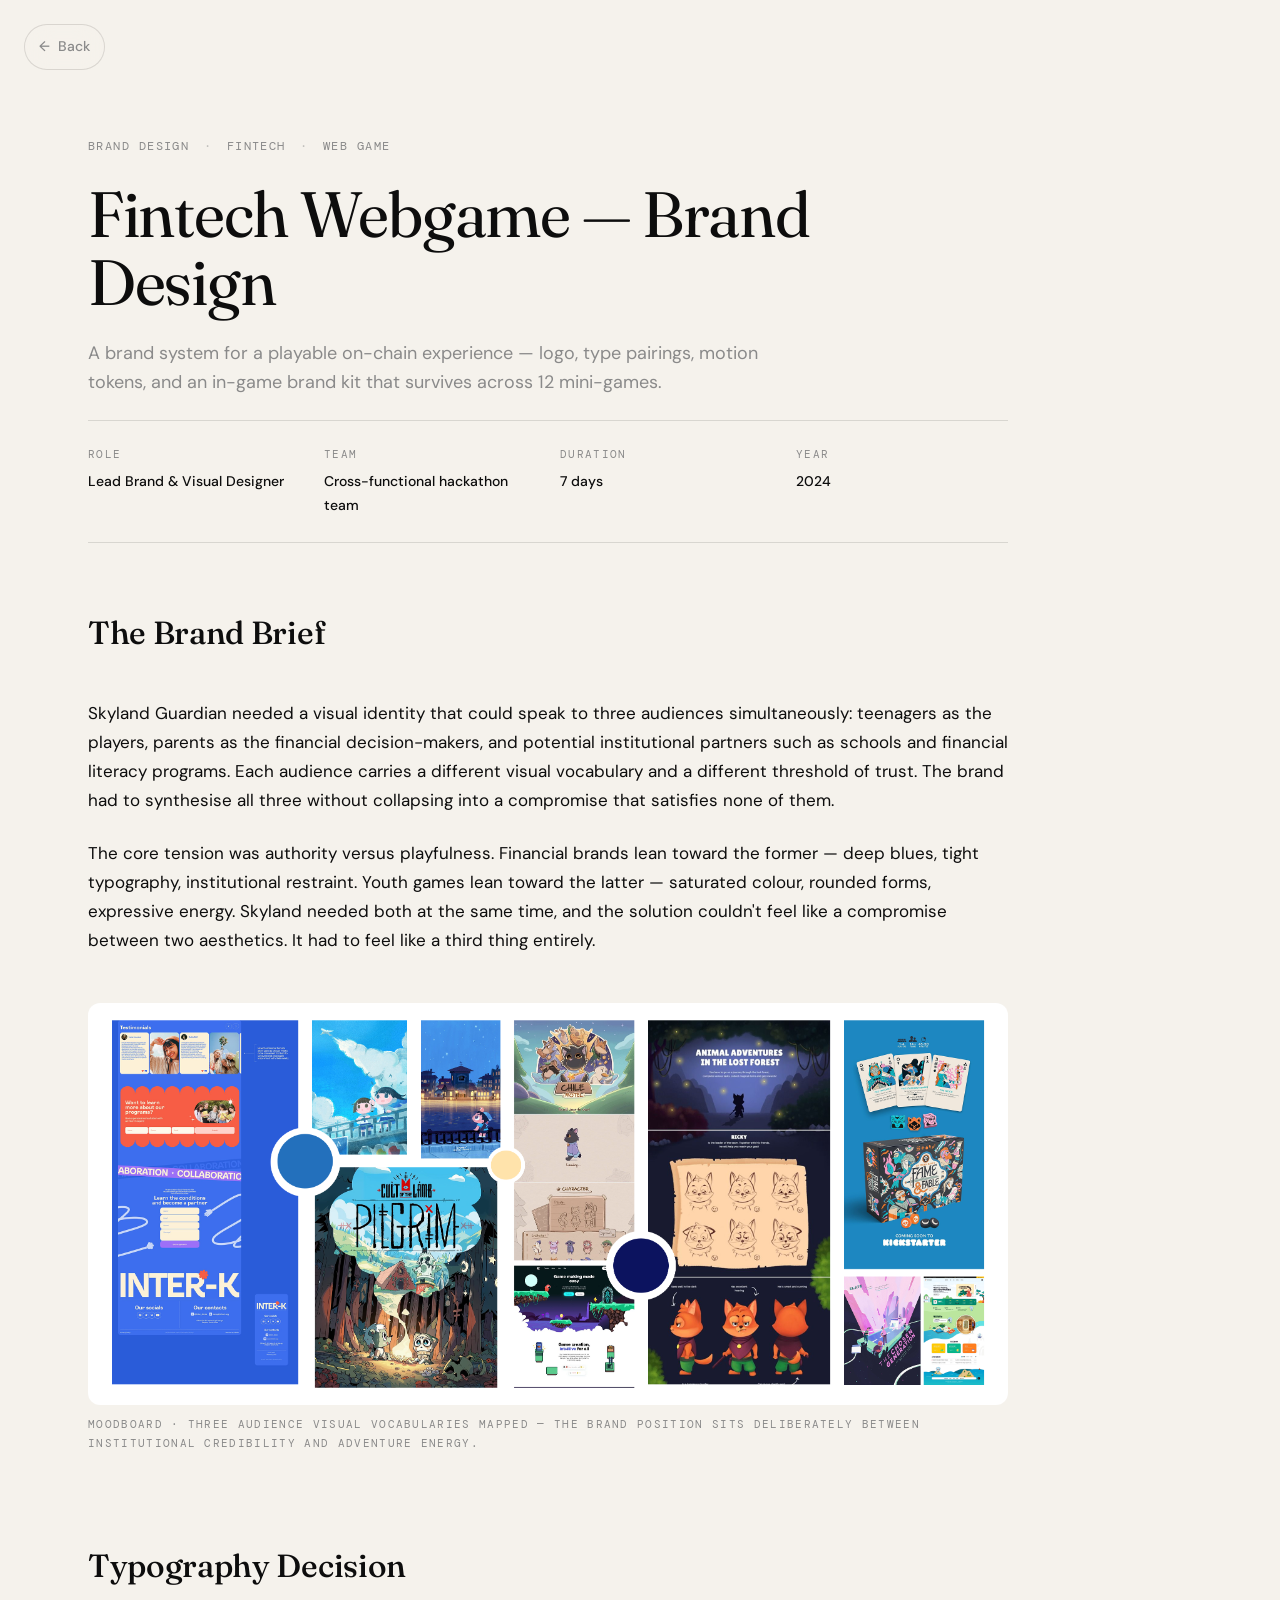
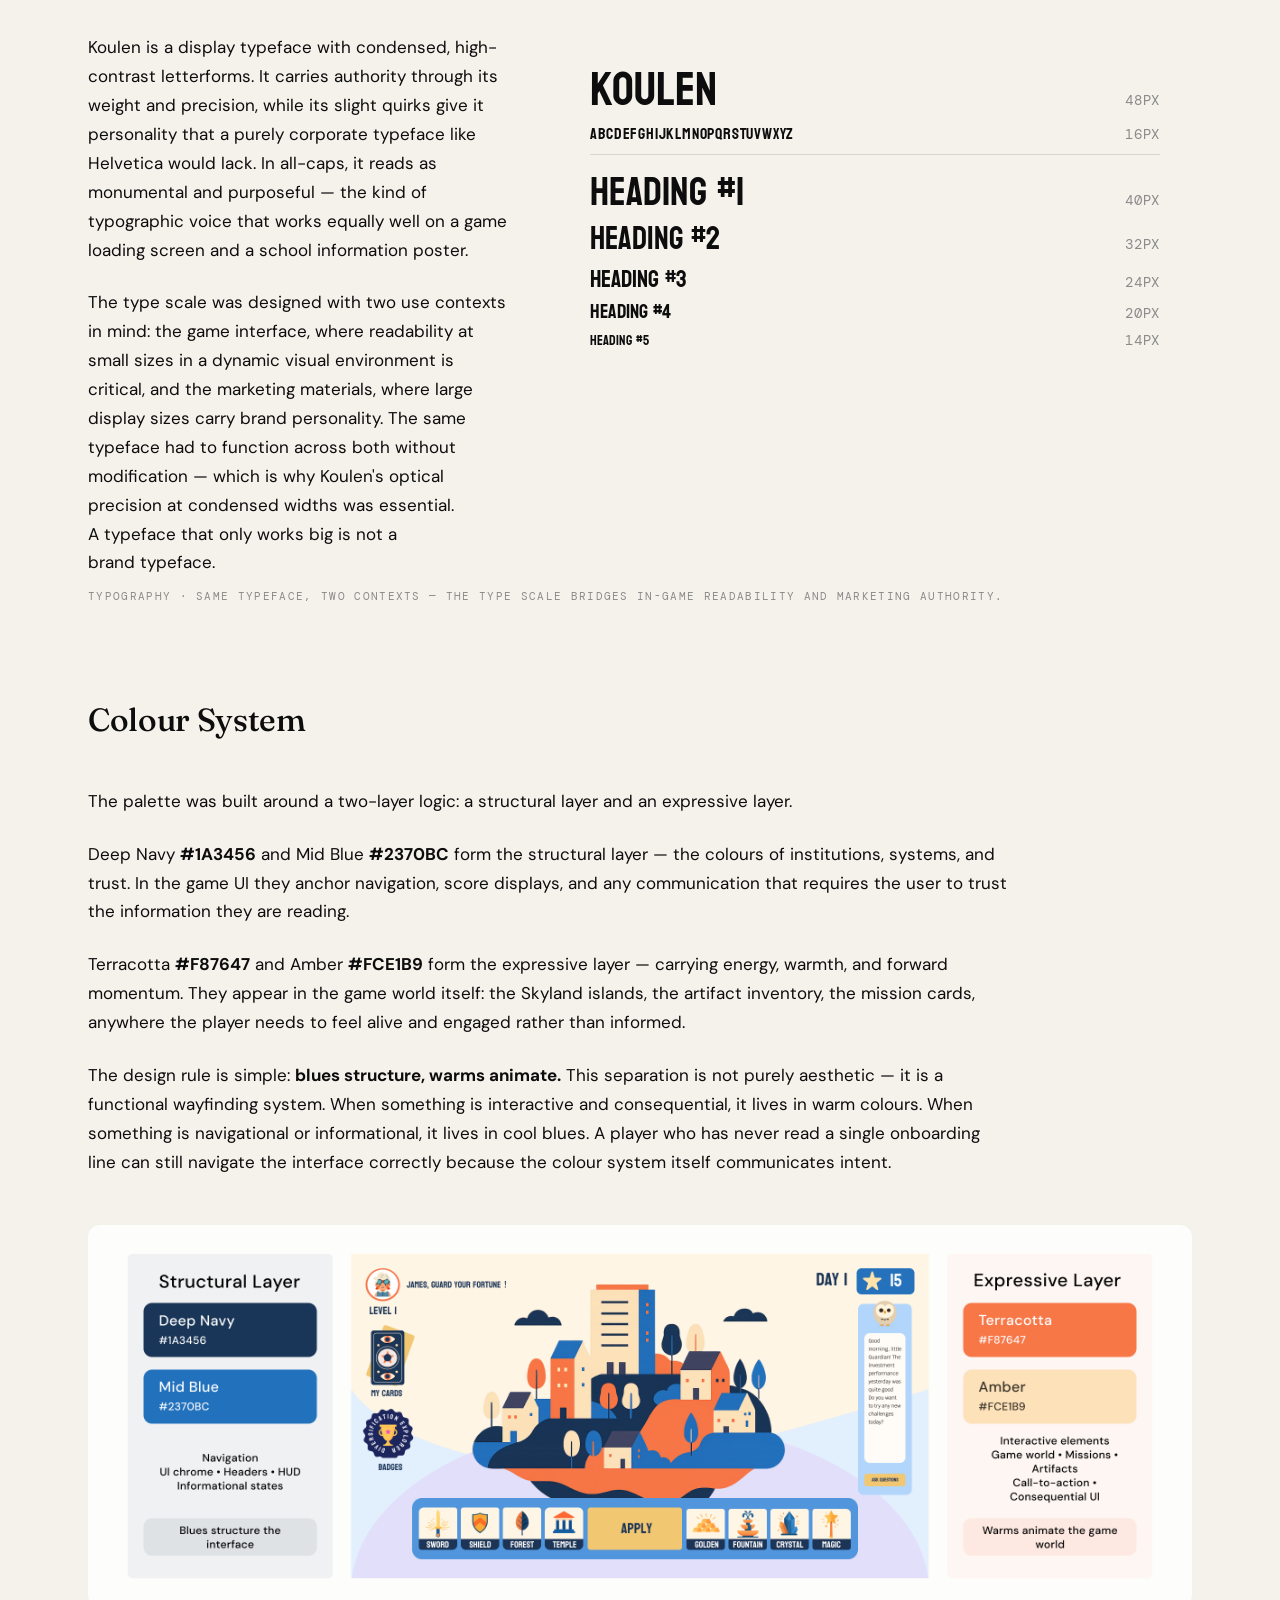
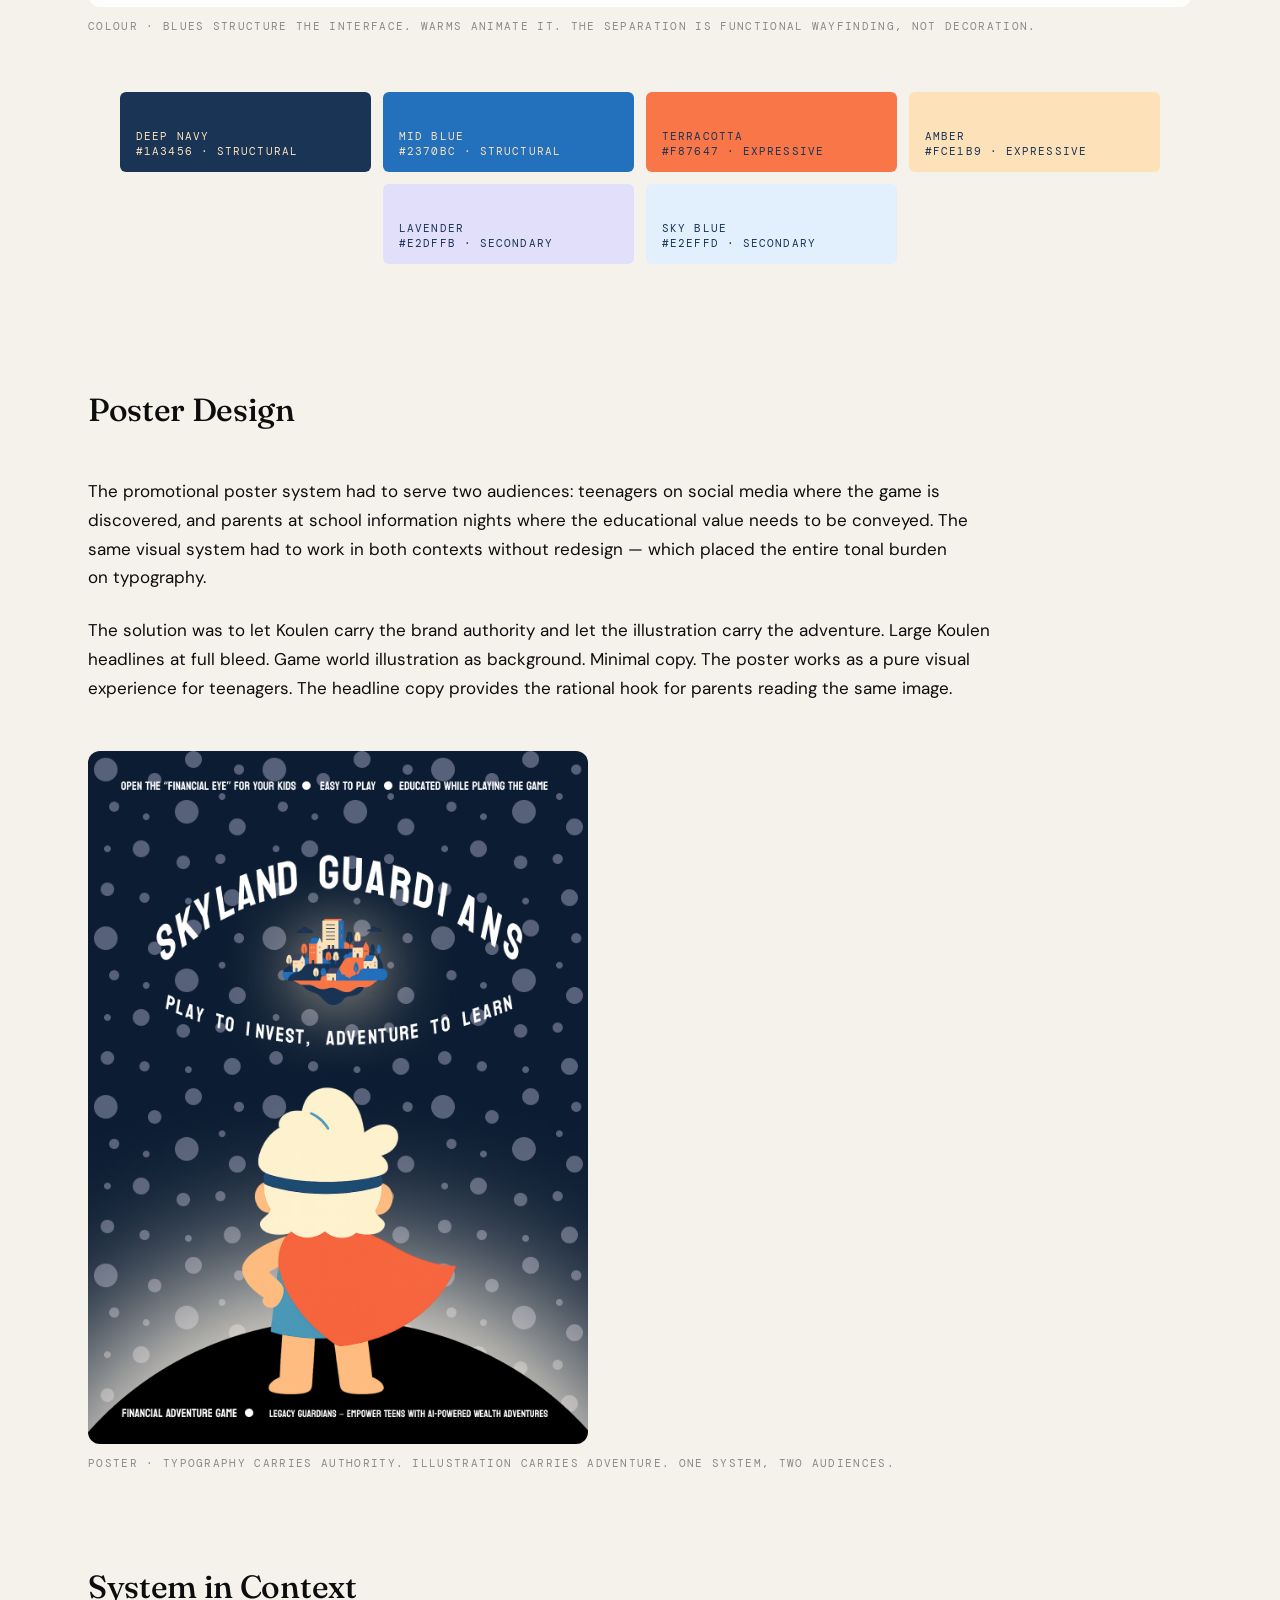
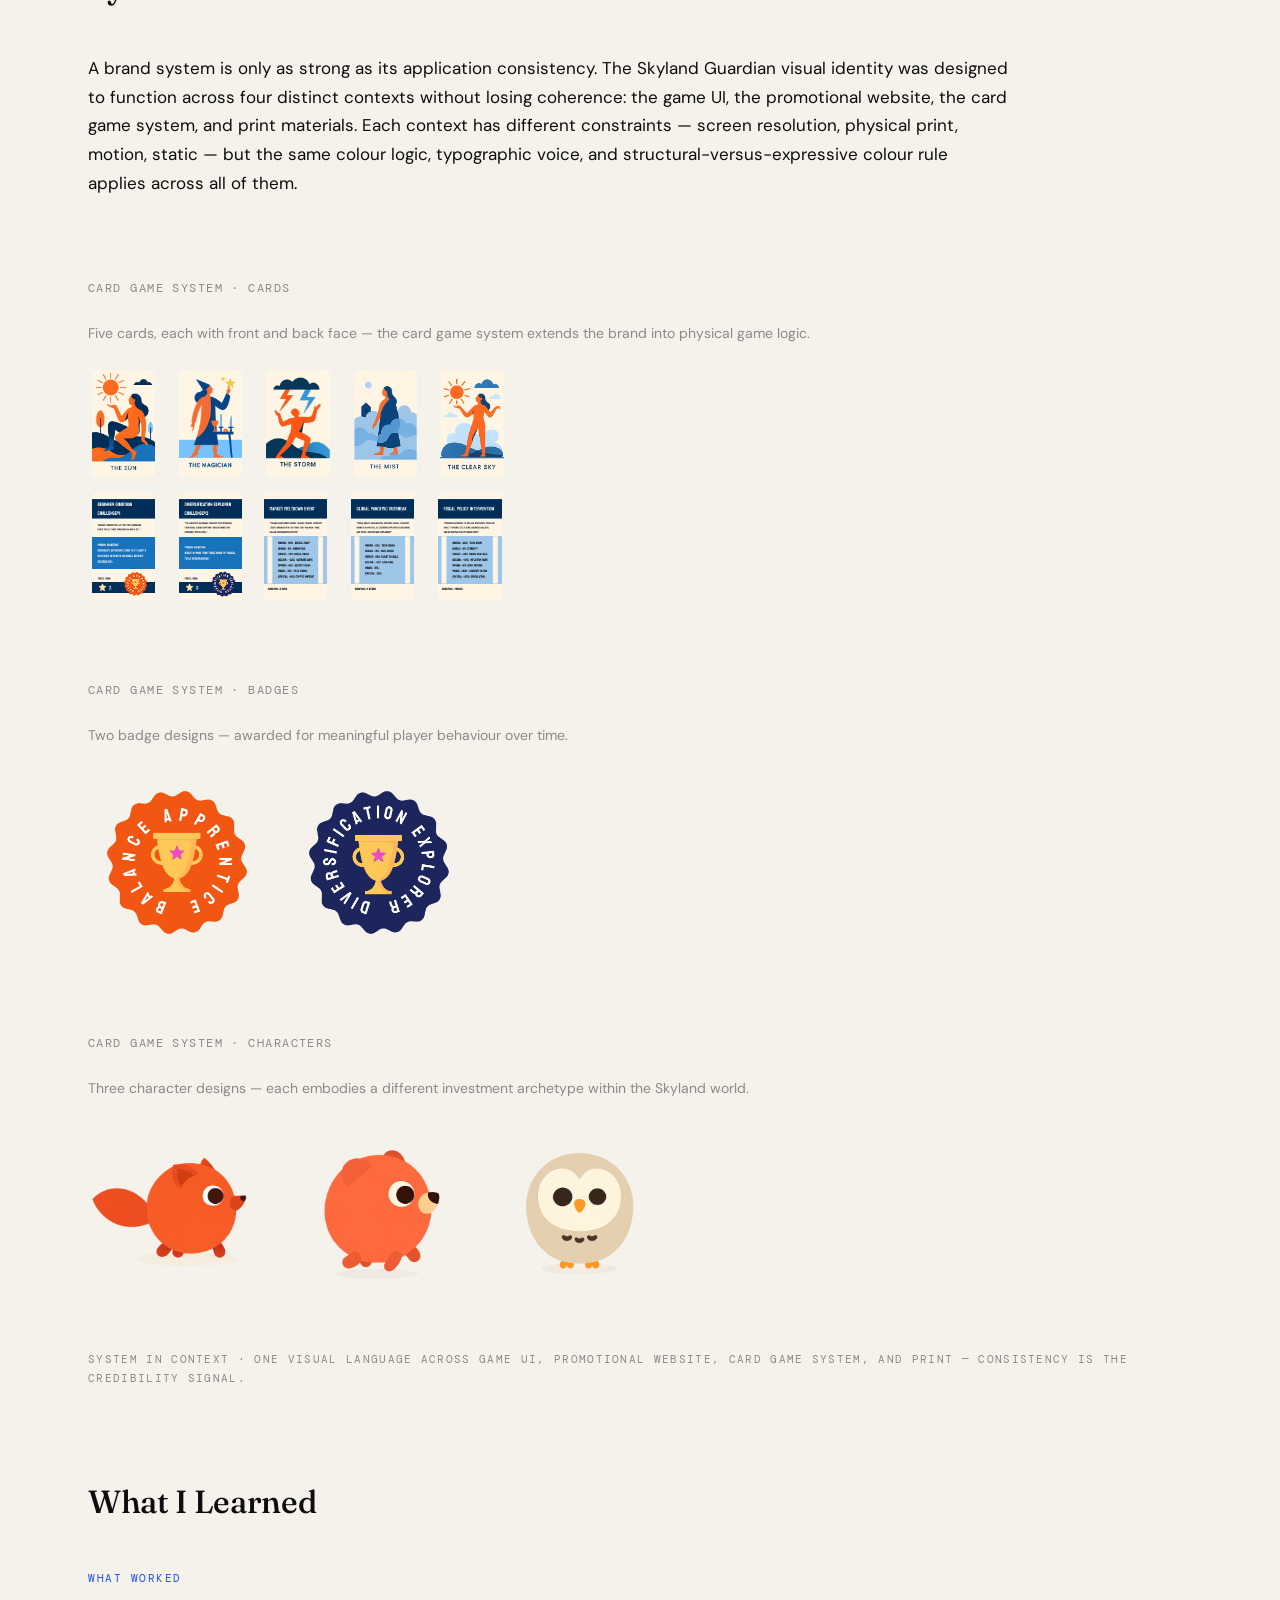
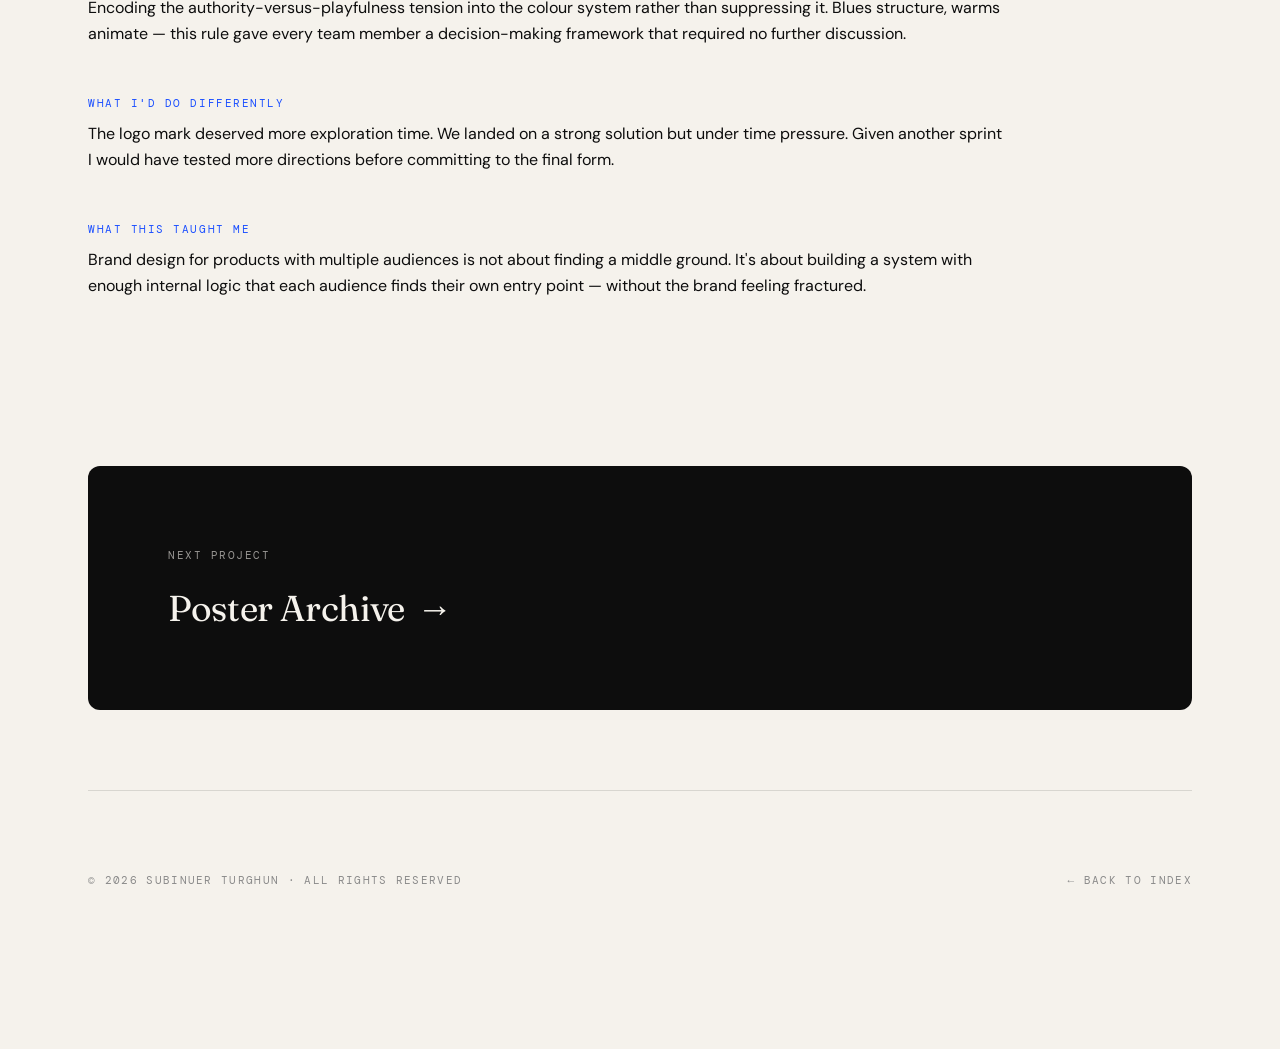
==== fintech.html @ e39a6096 "add all project files" ====
<!DOCTYPE html>
<html lang="en">
<head>
<meta charset="UTF-8" />
<meta name="viewport" content="width=device-width, initial-scale=1.0" />
<title>Fintech Webgame — Brand Design · Case Study · Subinuer</title>

<link rel="preconnect" href="https://fonts.googleapis.com" />
<link rel="preconnect" href="https://fonts.gstatic.com" crossorigin />
<link href="https://fonts.googleapis.com/css2?family=Fraunces:ital,opsz,wght@0,9..144,300..700;1,9..144,300..400&family=DM+Sans:wght@400;500;700&family=DM+Mono:wght@400;500&family=Koulen&display=swap" rel="stylesheet" />

<link rel="stylesheet" href="styles/case-study.css" />

<style>
  /* =========================================================
     Page-specific components — typography spec + colour swatches
     ========================================================= */

  .typo-grid {
    background: var(--color-bg);
    border-radius: var(--radius-card);
    padding: 32px;
    display: flex;
    flex-direction: column;
    gap: 10px;
  }
  .typo-row {
    display: flex;
    justify-content: space-between;
    align-items: baseline;
    font-family: 'Koulen', system-ui, sans-serif;
    font-weight: 400;
    color: var(--color-text);
    text-transform: uppercase;
    line-height: 1.05;
  }
  .typo-row .spec {
    font-family: var(--font-mono);
    font-size: 14px;
    color: var(--color-secondary);
    letter-spacing: 0.05em;
    text-transform: uppercase;
  }
  .typo-row--display { font-size: 48px; }
  .typo-row--alphabet { font-size: 16px; letter-spacing: 0.05em; padding-bottom: 12px; border-bottom: 1px solid var(--color-border); }
  .typo-row--h1 { font-size: 40px; margin-top: 6px; }
  .typo-row--h2 { font-size: 32px; }
  .typo-row--h3 { font-size: 24px; }
  .typo-row--h4 { font-size: 20px; }
  .typo-row--h5 { font-size: 14px; }

  /* Two-column section helpers */
  .two-col {
    display: grid;
    grid-template-columns: 2fr 3fr;
    gap: var(--space-lg);
    align-items: start;
  }
  .two-col--equal { grid-template-columns: 1fr 1fr; }
  @media (max-width: 900px) {
    .two-col, .two-col--equal { grid-template-columns: 1fr; }
  }

  /* Colour swatch grid */
  .swatches {
    background: var(--color-bg);
    border-radius: var(--radius-card);
    padding: 32px;
    margin-top: var(--space-md);
  }
  .swatches__row {
    display: grid;
    grid-template-columns: repeat(4, 1fr);
    gap: 12px;
  }
  .swatches__row + .swatches__row {
    margin-top: 12px;
    grid-template-columns: 1fr 1fr 1fr 1fr;
    /* Lavender and Sky Blue sit on cols 2 & 3 of a 4-col grid */
  }
  .swatch {
    height: 80px;
    border-radius: 6px;
    padding: 14px 16px;
    display: flex;
    align-items: flex-end;
    font-family: var(--font-mono);
    font-size: 11px;
    letter-spacing: 0.1em;
    text-transform: uppercase;
    line-height: 1.3;
  }
  .swatch.empty {
    background: transparent;
    pointer-events: none;
  }

  /* Color blocks for the second row of swatches: only middle 2 occupied */
  .swatches__row--secondary { grid-template-columns: 1fr 1fr 1fr 1fr; }

  /* Card-game image grids unique to this page */
  .cards-2row { display: grid; grid-template-columns: repeat(5, 1fr); gap: var(--space-sm); margin-top: var(--space-md); max-width: 420px; }
  .cards-2row + .cards-2row { margin-top: var(--space-sm); }
  .cards-2row img { width: 100%; aspect-ratio: 2 / 3; object-fit: contain; display: block; border-radius: 8px; }
  @media (max-width: 900px) {
    .cards-2row { grid-template-columns: repeat(2, 1fr); }
  }
</style>
</head>

<body class="case-study">

<!-- Fixed back link -->
<a class="cs-back" href="Webfolio.html#work">
  <span class="arrow">←</span> Back
</a>

<main class="cs">

  <!-- HEADER -->
  <header class="cs__header">
    <div class="cs__tags">
      Brand Design <span class="sep">·</span>
      Fintech <span class="sep">·</span>
      Web Game
    </div>
    <h1 class="cs__title">Fintech Webgame — Brand Design</h1>
    <p class="cs__subtitle">
      A brand system for a playable on-chain experience — logo, type pairings,
      motion tokens, and an in-game brand kit that survives across 12 mini-games.
    </p>

    <div class="cs__meta" style="grid-template-columns: repeat(4, 1fr);">
      <div class="cs__meta-cell">
        <span class="lbl">Role</span>
        <span class="val">Lead Brand &amp; Visual Designer</span>
      </div>
      <div class="cs__meta-cell">
        <span class="lbl">Team</span>
        <span class="val">Cross-functional hackathon team</span>
      </div>
      <div class="cs__meta-cell">
        <span class="lbl">Duration</span>
        <span class="val">7 days</span>
      </div>
      <div class="cs__meta-cell">
        <span class="lbl">Year</span>
        <span class="val">2024</span>
      </div>
    </div>
  </header>

  <!-- SECTION 1 — Brand Brief -->
  <section class="cs__section">
    <h2 class="cs__h2">The Brand Brief</h2>
    <p class="cs__p">
      Skyland Guardian needed a visual identity that could speak to three
      audiences simultaneously: teenagers as the players, parents as the
      financial decision-makers, and potential institutional partners such as
      schools and financial literacy programs. Each audience carries a
      different visual vocabulary and a different threshold of trust. The
      brand had to synthesise all three without collapsing into a compromise
      that satisfies none of them.
    </p>
    <p class="cs__p">
      The core tension was authority versus playfulness. Financial brands lean
      toward the former — deep blues, tight typography, institutional
      restraint. Youth games lean toward the latter — saturated colour,
      rounded forms, expressive energy. Skyland needed both at the same time,
      and the solution couldn't feel like a compromise between two
      aesthetics. It had to feel like a third thing entirely.
    </p>

    <img src="assets/moodboard.png" alt="Brand Moodboard" style="width: 100%; height: auto; display: block; border-radius: var(--radius-img); margin-top: var(--space-lg);" />
    <div class="cs__img-caption">Moodboard · Three audience visual vocabularies mapped — the brand position sits deliberately between institutional credibility and adventure energy.</div>
  </section>

  <!-- SECTION 2 — Typography Decision -->
  <section class="cs__section cs__section--wide">
    <h2 class="cs__h2">Typography Decision</h2>

    <div class="two-col">
      <div>
        <p class="cs__p">
          Koulen is a display typeface with condensed, high-contrast letterforms.
          It carries authority through its weight and precision, while its slight
          quirks give it personality that a purely corporate typeface like
          Helvetica would lack. In all-caps, it reads as monumental and
          purposeful — the kind of typographic voice that works equally well on
          a game loading screen and a school information poster.
        </p>
        <p class="cs__p">
          The type scale was designed with two use contexts in mind: the game
          interface, where readability at small sizes in a dynamic visual
          environment is critical, and the marketing materials, where large
          display sizes carry brand personality. The same typeface had to
          function across both without modification — which is why Koulen's
          optical precision at condensed widths was essential. A typeface that
          only works big is not a brand typeface.
        </p>
      </div>

      <!-- Koulen specimen -->
      <div class="typo-grid">
        <div class="typo-row typo-row--display">
          <span>KOULEN</span>
          <span class="spec">48px</span>
        </div>
        <div class="typo-row typo-row--alphabet">
          <span>ABCDEFGHIJKLMNOPQRSTUVWXYZ</span>
          <span class="spec">16px</span>
        </div>
        <div class="typo-row typo-row--h1">
          <span>HEADING #1</span>
          <span class="spec">40px</span>
        </div>
        <div class="typo-row typo-row--h2">
          <span>HEADING #2</span>
          <span class="spec">32px</span>
        </div>
        <div class="typo-row typo-row--h3">
          <span>HEADING #3</span>
          <span class="spec">24px</span>
        </div>
        <div class="typo-row typo-row--h4">
          <span>HEADING #4</span>
          <span class="spec">20px</span>
        </div>
        <div class="typo-row typo-row--h5">
          <span>HEADING #5</span>
          <span class="spec">14px</span>
        </div>
      </div>
    </div>
    <div class="cs__img-caption">Typography · Same typeface, two contexts — the type scale bridges in-game readability and marketing authority.</div>
  </section>

  <!-- SECTION 3 — Colour System -->
  <section class="cs__section cs__section--wide">
    <h2 class="cs__h2">Colour System</h2>

    <p class="cs__p" style="max-width: 920px;">
      The palette was built around a two-layer logic: a structural layer and an
      expressive layer.
    </p>
    <p class="cs__p" style="max-width: 920px;">
      Deep Navy <strong>#1A3456</strong> and Mid Blue <strong>#2370BC</strong>
      form the structural layer — the colours of institutions, systems, and
      trust. In the game UI they anchor navigation, score displays, and any
      communication that requires the user to trust the information they are
      reading.
    </p>
    <p class="cs__p" style="max-width: 920px;">
      Terracotta <strong>#F87647</strong> and Amber <strong>#FCE1B9</strong>
      form the expressive layer — carrying energy, warmth, and forward
      momentum. They appear in the game world itself: the Skyland islands, the
      artifact inventory, the mission cards, anywhere the player needs to feel
      alive and engaged rather than informed.
    </p>
    <p class="cs__p" style="max-width: 920px;">
      The design rule is simple: <strong>blues structure, warms animate.</strong>
      This separation is not purely aesthetic — it is a functional wayfinding
      system. When something is interactive and consequential, it lives in warm
      colours. When something is navigational or informational, it lives in
      cool blues. A player who has never read a single onboarding line can
      still navigate the interface correctly because the colour system itself
      communicates intent.
    </p>

    <img src="assets/Colour · Blues structure the interface. Warms animate it. The separation is functional wayfinding, not decoration..png" alt="Colour System" style="width: 100%; height: auto; display: block; border-radius: var(--radius-img); margin-top: var(--space-lg);" />
    <div class="cs__img-caption">Colour · Blues structure the interface. Warms animate it. The separation is functional wayfinding, not decoration.</div>

    <!-- Swatch grid -->
    <div class="swatches">
      <div class="swatches__row">
        <div class="swatch" style="background:#1A3456; color:#FCE1B9;">Deep Navy<br />#1A3456 · Structural</div>
        <div class="swatch" style="background:#2370BC; color:#FCE1B9;">Mid Blue<br />#2370BC · Structural</div>
        <div class="swatch" style="background:#F87647; color:#1A3456;">Terracotta<br />#F87647 · Expressive</div>
        <div class="swatch" style="background:#FCE1B9; color:#1A3456;">Amber<br />#FCE1B9 · Expressive</div>
      </div>
      <div class="swatches__row swatches__row--secondary">
        <div class="swatch empty"></div>
        <div class="swatch" style="background:#E2DFFB; color:#1A3456;">Lavender<br />#E2DFFB · Secondary</div>
        <div class="swatch" style="background:#E2EFFD; color:#1A3456;">Sky Blue<br />#E2EFFD · Secondary</div>
        <div class="swatch empty"></div>
      </div>
    </div>
  </section>

  <!-- SECTION 5 — Poster Design -->
  <section class="cs__section cs__section--wide">
    <h2 class="cs__h2">Poster Design</h2>

    <p class="cs__p" style="max-width: 920px;">
      The promotional poster system had to serve two audiences: teenagers on
      social media where the game is discovered, and parents at school
      information nights where the educational value needs to be conveyed. The
      same visual system had to work in both contexts without redesign — which
      placed the entire tonal burden on typography.
    </p>
    <p class="cs__p" style="max-width: 920px;">
      The solution was to let Koulen carry the brand authority and let the
      illustration carry the adventure. Large Koulen headlines at full bleed.
      Game world illustration as background. Minimal copy. The poster works as
      a pure visual experience for teenagers. The headline copy provides the
      rational hook for parents reading the same image.
    </p>

    <img src="assets/fintech webgame poster design.png" alt="Fintech Webgame Poster Design" style="width: 100%; max-width: 500px; height: auto; display: block; border-radius: var(--radius-img); margin-top: var(--space-lg);" />
    <div class="cs__img-caption">Poster · Typography carries authority. Illustration carries adventure. One system, two audiences.</div>
  </section>

  <!-- SECTION 6 — System in Context -->
  <section class="cs__section cs__section--wide">
    <h2 class="cs__h2">System in Context</h2>
    <p class="cs__p" style="max-width: 920px;">
      A brand system is only as strong as its application consistency. The
      Skyland Guardian visual identity was designed to function across four
      distinct contexts without losing coherence: the game UI, the
      promotional website, the card game system, and print materials. Each
      context has different constraints — screen resolution, physical print,
      motion, static — but the same colour logic, typographic voice, and
      structural-versus-expressive colour rule applies across all of them.
    </p>

    <!-- Cards (front + back) -->
    <div class="cs__section-eyebrow" style="color: var(--color-secondary); margin-top: var(--space-xl);">
      Card Game System · Cards
    </div>
    <p style="font-size: 14px; color: var(--color-secondary); margin-bottom: var(--space-sm);">
      Five cards, each with front and back face — the card game system extends the brand into physical game logic.
    </p>
    <div class="cards-2row">
      <img src="assets/card 1 front.png" alt="Card 01 Front" />
      <img src="assets/card2 front.png" alt="Card 02 Front" />
      <img src="assets/card3 front.png" alt="Card 03 Front" />
      <img src="assets/card4 front.png" alt="Card 04 Front" />
      <img src="assets/card5 front.png" alt="Card 05 Front" />
    </div>
    <div class="cards-2row">
      <img src="assets/card01-back.png" alt="Card 01 Back" />
      <img src="assets/card02-back.png" alt="Card 02 Back" />
      <img src="assets/card03-back.png" alt="Card 03 Back" />
      <img src="assets/card04-back.png" alt="Card 04 Back" />
      <img src="assets/card05-back.png" alt="Card 05 Back" />
    </div>

    <!-- Badges -->
    <div class="cs__section-eyebrow" style="color: var(--color-secondary); margin-top: var(--space-xl);">
      Card Game System · Badges
    </div>
    <p style="font-size: 14px; color: var(--color-secondary); margin-bottom: var(--space-sm);">
      Two badge designs — awarded for meaningful player behaviour over time.
    </p>
    <div class="cs__img-grid cs__img-grid--2" style="max-width: 380px;">
      <img src="assets/badge 1.png" alt="Badge 01 · Diversification Master" style="width: 100%; height: auto; display: block; border-radius: var(--radius-img);" />
      <img src="assets/badge 2.png" alt="Badge 02 · Storm Survivor" style="width: 100%; height: auto; display: block; border-radius: var(--radius-img);" />
    </div>

    <!-- Characters -->
    <div class="cs__section-eyebrow" style="color: var(--color-secondary); margin-top: var(--space-xl);">
      Card Game System · Characters
    </div>
    <p style="font-size: 14px; color: var(--color-secondary); margin-bottom: var(--space-sm);">
      Three character designs — each embodies a different investment archetype within the Skyland world.
    </p>
    <div class="cs__img-grid cs__img-grid--3" style="max-width: 580px;">
      <img src="assets/character 1.png" alt="Character 01" style="width: 100%; height: auto; display: block; border-radius: var(--radius-img);" />
      <img src="assets/character2.png" alt="Character 02" style="width: 100%; height: auto; display: block; border-radius: var(--radius-img);" />
      <img src="assets/character 3.png" alt="Character 03" style="width: 100%; height: auto; display: block; border-radius: var(--radius-img);" />
    </div>

    <div class="cs__img-caption" style="margin-top: var(--space-lg);">
      System in Context · One visual language across game UI, promotional
      website, card game system, and print — consistency is the credibility signal.
    </div>
  </section>

  <!-- SECTION 7 — What I Learned -->
  <section class="cs__section">
    <h2 class="cs__h2">What I Learned</h2>
    <div class="cs__learn">
      <div class="cs__learn-item">
        <span class="lbl">What worked</span>
        <div class="body">
          Encoding the authority-versus-playfulness tension into the colour
          system rather than suppressing it. Blues structure, warms animate —
          this rule gave every team member a decision-making framework that
          required no further discussion.
        </div>
      </div>
      <div class="cs__learn-item">
        <span class="lbl">What I'd do differently</span>
        <div class="body">
          The logo mark deserved more exploration time. We landed on a strong
          solution but under time pressure. Given another sprint I would have
          tested more directions before committing to the final form.
        </div>
      </div>
      <div class="cs__learn-item">
        <span class="lbl">What this taught me</span>
        <div class="body">
          Brand design for products with multiple audiences is not about
          finding a middle ground. It's about building a system with enough
          internal logic that each audience finds their own entry point —
          without the brand feeling fractured.
        </div>
      </div>
    </div>
  </section>

  <!-- NEXT PROJECT -->
  <a class="cs__next" href="posters.html">
    <div class="eyebrow">Next project</div>
    <div class="title">Poster Archive <span class="arrow">→</span></div>
  </a>

  <!-- FOOTER -->
  <footer class="cs__footer">
    <span>© 2026 Subinuer Turghun · All rights reserved</span>
    <a href="Webfolio.html" style="color: inherit; text-decoration: none;">← Back to index</a>
  </footer>

</main>

</body>
</html>
---- styles/case-study.css ----
/* =================================================================
   CASE STUDY — vertical scroll layout
   Shared by onco.html, skyland.html, etc.
   Imports design tokens via :root from portfolio.css if loaded; otherwise
   redeclares the essentials here so case-study pages stand alone.
   ================================================================= */

:root {
  --color-bg:        #F5F2EC;
  --color-text:      #0D0D0D;
  --color-accent:    #1B4FFF;
  --color-secondary: #8A8A8A;
  --color-surface:   #EDEDEA;
  --color-surface-2: #D9D6CF;
  --color-border:    rgba(13, 13, 13, 0.12);
  --color-border-hover: rgba(13, 13, 13, 0.28);
  --color-inv-bg:    #0D0D0D;
  --color-inv-text:  #F5F2EC;

  --font-display: 'Fraunces', Georgia, serif;
  --font-body:    'DM Sans', Helvetica, sans-serif;
  --font-mono:    'DM Mono', 'Courier New', monospace;

  --space-xs:  8px;
  --space-sm:  16px;
  --space-md:  24px;
  --space-lg:  48px;
  --space-xl:  80px;
  --space-2xl: 120px;

  --radius-card: 8px;
  --radius-img:  12px;

  --ease-out-expo: cubic-bezier(0.16, 1, 0.32, 1);
  --duration-fast: 0.25s;
  --duration-base: 0.4s;
  --duration-slow: 0.6s;
}

* { box-sizing: border-box; margin: 0; padding: 0; }

html, body {
  background: var(--color-bg);
  color: var(--color-text);
  font-family: var(--font-body);
  font-size: 17px;
  line-height: 1.7;
  -webkit-font-smoothing: antialiased;
}
::selection { background: var(--color-accent); color: #fff; }

/* Slide-in-from-right when the case study opens. Triggered by a body
   class added on DOMContentLoaded (CSS-only fallback also works). */
body.case-study {
  animation: cs-slide-in 0.45s var(--ease-out-expo) both;
}
@keyframes cs-slide-in {
  from { transform: translateX(4%); opacity: 0; }
  to   { transform: translateX(0);   opacity: 1; }
}

/* ============================================================
   BACK LINK (fixed top-left)
   ============================================================ */
.cs-back {
  position: fixed;
  top: var(--space-md);
  left: var(--space-md);
  z-index: 60;
  display: inline-flex;
  align-items: center;
  gap: 8px;
  font-family: var(--font-body);
  font-size: 14px;
  font-weight: 500;
  color: var(--color-secondary);
  text-decoration: none;
  padding: 10px 14px;
  border-radius: 999px;
  background: rgba(245, 242, 236, 0.72);
  backdrop-filter: blur(14px) saturate(1.2);
  -webkit-backdrop-filter: blur(14px) saturate(1.2);
  border: 1px solid var(--color-border);
  transition: color var(--duration-fast) ease, border-color var(--duration-fast) ease;
}
.cs-back:hover { color: var(--color-text); border-color: var(--color-border-hover); }
.cs-back .arrow { transition: transform var(--duration-fast) var(--ease-out-expo); display: inline-block; }
.cs-back:hover .arrow { transform: translateX(-4px); }

/* ============================================================
   LAYOUT — narrow body track with full-bleed images
   ============================================================ */
.cs {
  max-width: 1200px;
  margin: 0 auto;
  padding: calc(var(--space-xl) + 32px) var(--space-lg) var(--space-xl);
}

/* HEADER */
.cs__header {
  padding: var(--space-md) 0 var(--space-md);
  max-width: 920px;
}
.cs__tags {
  font-family: var(--font-mono);
  font-size: 12px;
  letter-spacing: 0.12em;
  text-transform: uppercase;
  color: var(--color-secondary);
  margin-bottom: var(--space-md);
}
.cs__tags .sep { opacity: 0.5; margin: 0 6px; }
.cs__title {
  font-family: var(--font-display);
  font-optical-sizing: auto;
  font-weight: 400;
  font-size: clamp(40px, 5.2vw, 64px);
  line-height: 1.05;
  letter-spacing: -0.02em;
  margin-bottom: var(--space-md);
  text-wrap: pretty;
}
.cs__title em { font-style: italic; font-weight: 300; }
.cs__subtitle {
  font-family: var(--font-body);
  font-size: 18px;
  line-height: 1.6;
  color: var(--color-secondary);
  max-width: 720px;
  text-wrap: pretty;
}

/* META BAR */
.cs__meta {
  display: grid;
  grid-template-columns: repeat(5, 1fr);
  gap: var(--space-md);
  margin-top: var(--space-md);
  padding: var(--space-md) 0;
  border-top: 1px solid var(--color-border);
  border-bottom: 1px solid var(--color-border);
}
.cs__meta-cell {
  display: flex;
  flex-direction: column;
  gap: 6px;
}
.cs__meta-cell .lbl {
  font-family: var(--font-mono);
  font-size: 11px;
  letter-spacing: 0.12em;
  text-transform: uppercase;
  color: var(--color-secondary);
}
.cs__meta-cell .val {
  font-family: var(--font-body);
  font-size: 14px;
  font-weight: 500;
}

/* HERO IMAGE (16:9) */
.cs__hero-img {
  margin-top: var(--space-md);
  width: 100%;
  aspect-ratio: 16 / 9;
  background: var(--color-surface);
  border-radius: var(--radius-img);
  position: relative;
  overflow: hidden;
  display: flex; align-items: center; justify-content: center;
}
.cs__hero-img::before {
  content: '';
  position: absolute; inset: 0;
  background-image: repeating-linear-gradient(135deg, transparent 0, transparent 22px, rgba(13,13,13,0.025) 22px, rgba(13,13,13,0.025) 23px);
  pointer-events: none;
}
.cs__hero-img .label {
  font-family: var(--font-display);
  font-style: italic; font-weight: 300;
  font-size: 22px;
  color: var(--color-secondary);
  z-index: 1;
}

/* ============================================================
   SECTIONS
   ============================================================ */
.cs__section {
  padding: var(--space-lg) 0;
  max-width: 920px;
}
.cs__section--wide { max-width: 100%; }

.cs__section-eyebrow {
  font-family: var(--font-mono);
  font-size: 12px;
  letter-spacing: 0.12em;
  text-transform: uppercase;
  color: var(--color-accent);
  margin-bottom: var(--space-md);
}

.cs__h2 {
  font-family: var(--font-display);
  font-optical-sizing: auto;
  font-weight: 500;
  font-size: 32px;
  line-height: 1.15;
  letter-spacing: -0.01em;
  margin-bottom: var(--space-lg);
  text-wrap: pretty;
}
.cs__h2 em { font-style: italic; font-weight: 300; }

.cs__h3 {
  font-family: var(--font-display);
  font-weight: 500;
  font-size: 24px;
  line-height: 1.2;
  letter-spacing: -0.01em;
  margin-bottom: var(--space-sm);
}
.cs__h3 em { font-style: italic; font-weight: 300; }

.cs__p {
  font-size: 17px;
  line-height: 1.7;
  margin-bottom: var(--space-md);
  text-wrap: pretty;
}
.cs__p:last-child { margin-bottom: 0; }

/* PULL QUOTE */
.cs__quote {
  border-left: 2px solid var(--color-accent);
  padding: 8px 0 8px 24px;
  margin: var(--space-lg) 0;
  font-family: var(--font-display);
  font-style: italic;
  font-weight: 300;
  font-size: 22px;
  line-height: 1.4;
  color: var(--color-secondary);
  max-width: 760px;
}

/* DECISION / NOTE BLOCK (single) */
.cs__note {
  background: var(--color-surface);
  border-radius: var(--radius-card);
  padding: var(--space-md);
  margin: var(--space-md) 0;
}
.cs__note-label {
  font-family: var(--font-mono);
  font-size: 11px;
  letter-spacing: 0.14em;
  text-transform: uppercase;
  color: var(--color-accent);
  margin-bottom: var(--space-sm);
}
.cs__note-title {
  font-family: var(--font-display);
  font-weight: 500;
  font-size: 22px;
  line-height: 1.2;
  letter-spacing: -0.01em;
  margin-bottom: var(--space-xs);
}
.cs__note-title em { font-style: italic; font-weight: 300; }
.cs__note-body {
  font-size: 15px;
  line-height: 1.6;
  color: var(--color-text);
}

/* TWO-COLUMN DECISION GRID */
.cs__decisions {
  display: grid;
  grid-template-columns: 1fr 1fr;
  gap: var(--space-md);
  margin-top: var(--space-md);
}

/* THREE-COLUMN PROBLEM CARDS */
.cs__problems {
  display: grid;
  grid-template-columns: repeat(3, 1fr);
  gap: var(--space-md);
  margin-top: var(--space-md);
}

/* IMAGE PLACEHOLDERS */
.cs__img {
  background: var(--color-surface);
  border-radius: var(--radius-img);
  position: relative;
  overflow: hidden;
  display: flex; align-items: center; justify-content: center;
  aspect-ratio: 16 / 9;
}
.cs__img::before {
  content: '';
  position: absolute; inset: 0;
  background-image: repeating-linear-gradient(135deg, transparent 0, transparent 22px, rgba(13,13,13,0.025) 22px, rgba(13,13,13,0.025) 23px);
  pointer-events: none;
}
.cs__img .label {
  font-family: var(--font-display);
  font-style: italic; font-weight: 300;
  font-size: 18px;
  color: var(--color-secondary);
  z-index: 1;
  text-align: center;
  padding: 0 var(--space-md);
}
.cs__hero-img img,
.cs__img img {
  position: absolute;
  inset: 0;
  width: 100%;
  height: 100%;
  object-fit: cover;
  object-position: center top;
  z-index: 0;
}
.cs__img--portrait { aspect-ratio: 4 / 5; }
.cs__img--square   { aspect-ratio: 1 / 1; }
.cs__img--phone    { aspect-ratio: 9 / 16; }

/* Image grids */
.cs__img-grid {
  display: grid;
  gap: var(--space-md);
  margin-top: var(--space-md);
}
.cs__img-grid--2 { grid-template-columns: 1fr 1fr; }
.cs__img-grid--3 { grid-template-columns: 1fr 1fr 1fr; }
.cs__img-grid--4 { grid-template-columns: 1fr 1fr 1fr 1fr; }
.cs__img-grid--3-2 { grid-template-columns: 3fr 2fr; }

.cs__img-caption {
  margin-top: 10px;
  font-family: var(--font-mono);
  font-size: 11px;
  letter-spacing: 0.12em;
  text-transform: uppercase;
  color: var(--color-secondary);
}

/* Dashboard split grid (60/40 with stacked-right) */
.cs__dash-grid {
  display: grid;
  grid-template-columns: 3fr 2fr;
  gap: var(--space-md);
  margin-top: var(--space-md);
}
.cs__dash-grid .stack {
  display: grid;
  grid-template-rows: 1fr 1fr;
  gap: var(--space-md);
}

/* BUSINESS CONTEXT panel (highlighted) */
.cs__business {
  background: var(--color-surface);
  border-radius: var(--radius-img);
  padding: var(--space-lg);
  margin: var(--space-2xl) 0;
}
.cs__business .cs__h2 { margin-bottom: var(--space-md); }
.cs__business--bordered {
  background: transparent;
  border-left: 2px solid var(--color-accent);
  padding: 8px 0 8px var(--space-lg);
  border-radius: 0;
}

/* WHAT I LEARNED list */
.cs__learn {
  display: flex; flex-direction: column;
  gap: var(--space-lg);
  margin-top: var(--space-md);
}
.cs__learn-item .lbl {
  display: block;
  font-family: var(--font-mono);
  font-size: 11px;
  letter-spacing: 0.14em;
  text-transform: uppercase;
  color: var(--color-accent);
  margin-bottom: var(--space-xs);
}
.cs__learn-item .body {
  font-size: 16px;
  line-height: 1.6;
}

/* NEXT PROJECT CARD */
.cs__next {
  display: block;
  background: var(--color-inv-bg);
  color: var(--color-inv-text);
  border-radius: var(--radius-img);
  padding: var(--space-xl);
  text-decoration: none;
  margin-top: var(--space-2xl);
  transition: background var(--duration-fast) ease;
}
.cs__next:hover { background: #1a1a1a; }
.cs__next .eyebrow {
  font-family: var(--font-mono);
  font-size: 11px;
  letter-spacing: 0.14em;
  text-transform: uppercase;
  color: rgba(245,242,236,0.6);
  margin-bottom: var(--space-md);
}
.cs__next .title {
  font-family: var(--font-display);
  font-weight: 400;
  font-size: 36px;
  line-height: 1.1;
  letter-spacing: -0.01em;
  display: inline-flex;
  align-items: baseline;
  gap: 12px;
}
.cs__next .title .arrow { transition: transform var(--duration-fast) var(--ease-out-expo); display: inline-block; }
.cs__next:hover .title .arrow { transform: translateX(6px); }

/* FOOTER */
.cs__footer {
  padding: var(--space-xl) 0;
  border-top: 1px solid var(--color-border);
  font-family: var(--font-mono);
  font-size: 11px;
  letter-spacing: 0.12em;
  text-transform: uppercase;
  color: var(--color-secondary);
  display: flex;
  justify-content: space-between;
  align-items: center;
  margin-top: var(--space-xl);
}

/* ============================================================
   IA TREE (onco.html)
   ============================================================ */
.ia-tree-wrap {
  background: #0D0D0D;
  border-radius: var(--radius-img);
  padding: 48px 40px;
  margin-top: var(--space-md);
  overflow-x: auto;
}
.ia-tree-section { margin-bottom: 56px; }
.ia-tree-section:last-child { margin-bottom: 0; }
.ia-tree-header {
  display: flex;
  justify-content: space-between;
  align-items: baseline;
  margin-bottom: 28px;
}
.ia-tree-title {
  font-size: 18px;
  font-weight: 700;
  color: #fff;
  font-family: var(--font-body);
}
.ia-tree-note {
  font-size: 12px;
  font-family: var(--font-mono);
  color: rgba(255,255,255,0.4);
}
.ia-node {
  background: #7B6EF6;
  border-radius: 20px;
  padding: 7px 18px;
  font-size: 13px;
  font-weight: 500;
  color: #fff;
  white-space: nowrap;
  font-family: var(--font-body);
}
.ia-node--sm { font-size: 11px; padding: 5px 12px; }
.ia-col { display: flex; flex-direction: column; align-items: center; }
.ia-vline { width: 1px; height: 20px; background: rgba(255,255,255,0.25); flex-shrink: 0; }
.ia-children { display: flex; gap: 24px; justify-content: center; }
.ia-children--lg { gap: 64px; }
.ia-child {
  display: flex;
  flex-direction: column;
  align-items: center;
  position: relative;
  padding-top: 20px;
}
.ia-child::before {
  content: '';
  position: absolute;
  top: 0; left: 50%;
  transform: translateX(-50%);
  width: 1px; height: 20px;
  background: rgba(255,255,255,0.25);
}
.ia-child:not(:only-child)::after {
  content: '';
  position: absolute;
  top: 0;
  height: 1px;
  background: rgba(255,255,255,0.25);
}
.ia-child:first-child:not(:only-child)::after  { left: 50%;   right: -12px; }
.ia-child:last-child:not(:only-child)::after   { left: -12px; right: 50%; }
.ia-child:not(:first-child):not(:last-child)::after { left: -12px; right: -12px; }
.ia-children--lg > .ia-child:first-child:not(:only-child)::after  { left: 50%;   right: -32px; }
.ia-children--lg > .ia-child:last-child:not(:only-child)::after   { left: -32px; right: 50%; }
.ia-children--lg > .ia-child:not(:first-child):not(:last-child)::after { left: -32px; right: -32px; }

/* ============================================================
   RESPONSIVE
   ============================================================ */
@media (max-width: 900px) {
  .cs { padding: 80px var(--space-md); }
  .cs__header { padding: var(--space-xl) 0; }
  .cs__meta { grid-template-columns: 1fr 1fr; }
  .cs__decisions, .cs__problems { grid-template-columns: 1fr; }
  .cs__img-grid--2, .cs__img-grid--3, .cs__img-grid--4, .cs__img-grid--3-2 { grid-template-columns: 1fr; }
  .cs__dash-grid { grid-template-columns: 1fr; }
  .cs__dash-grid .stack { grid-template-rows: auto auto; }
}
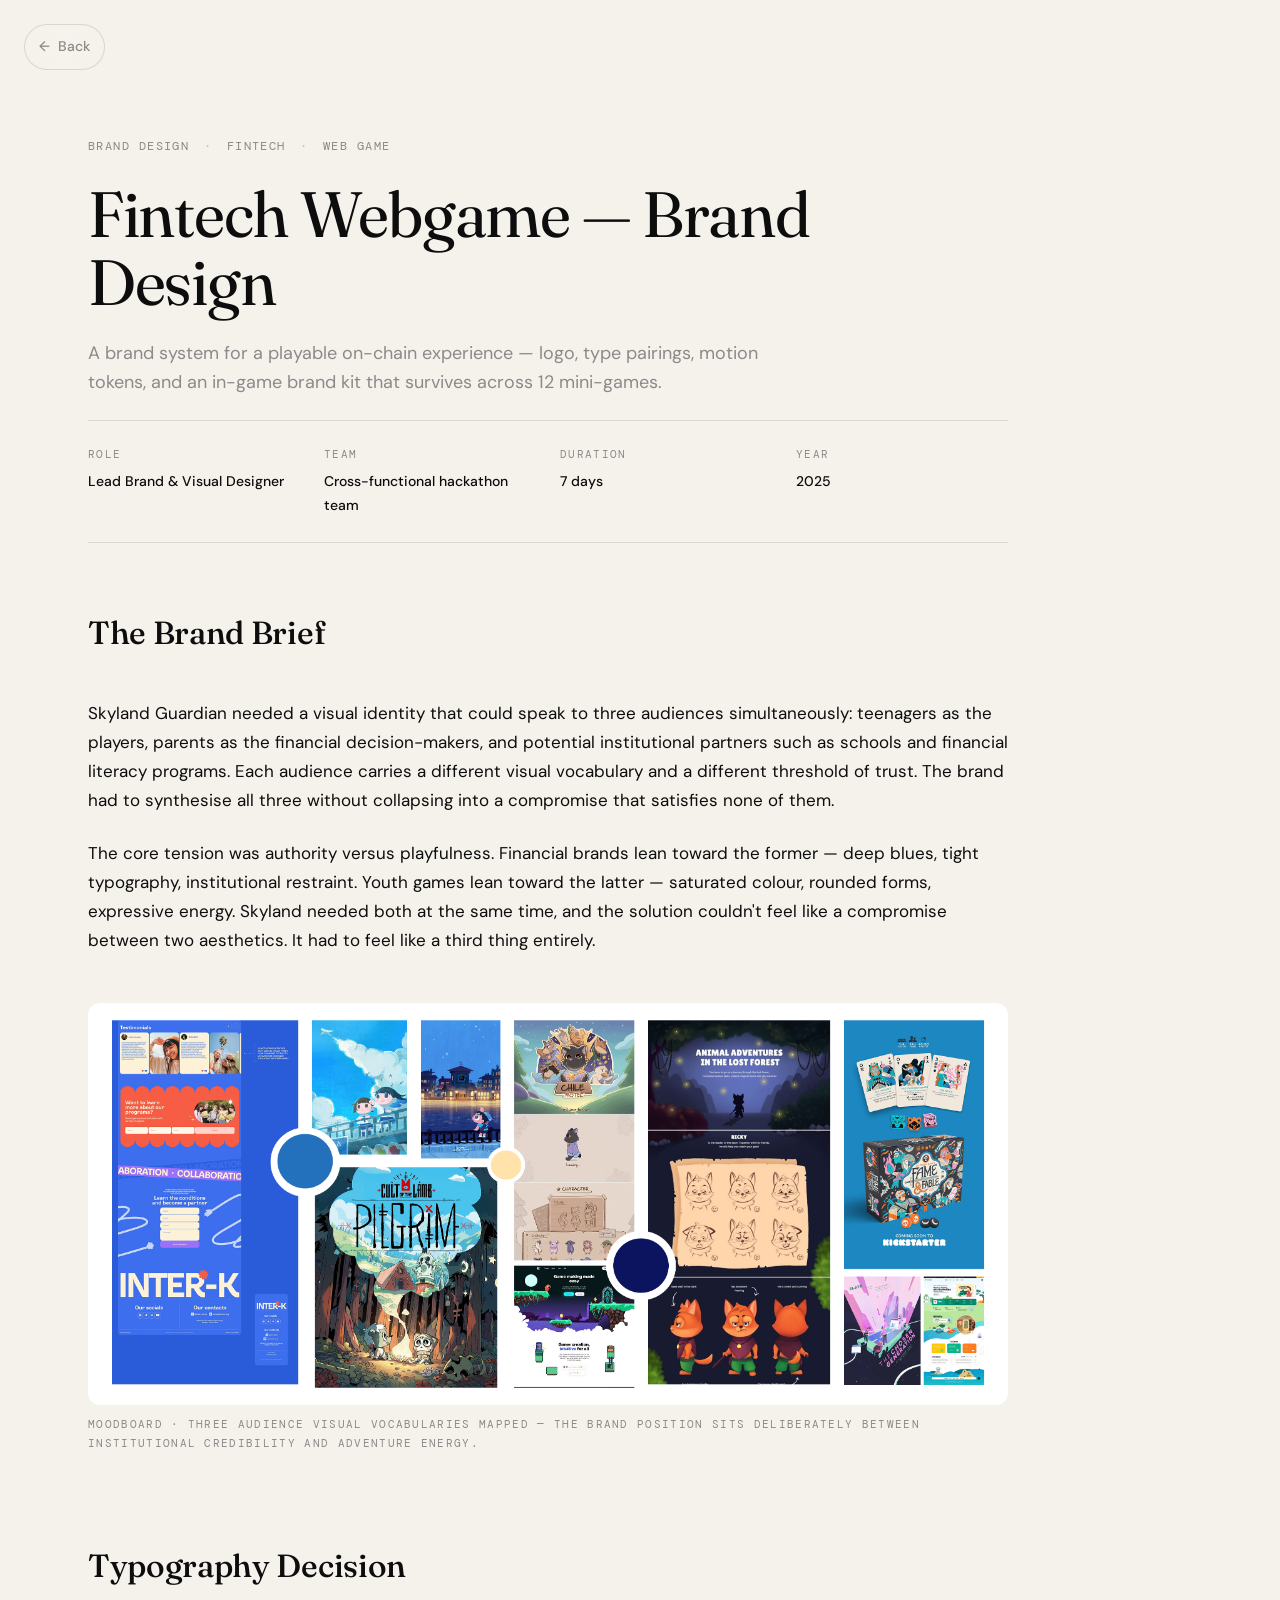
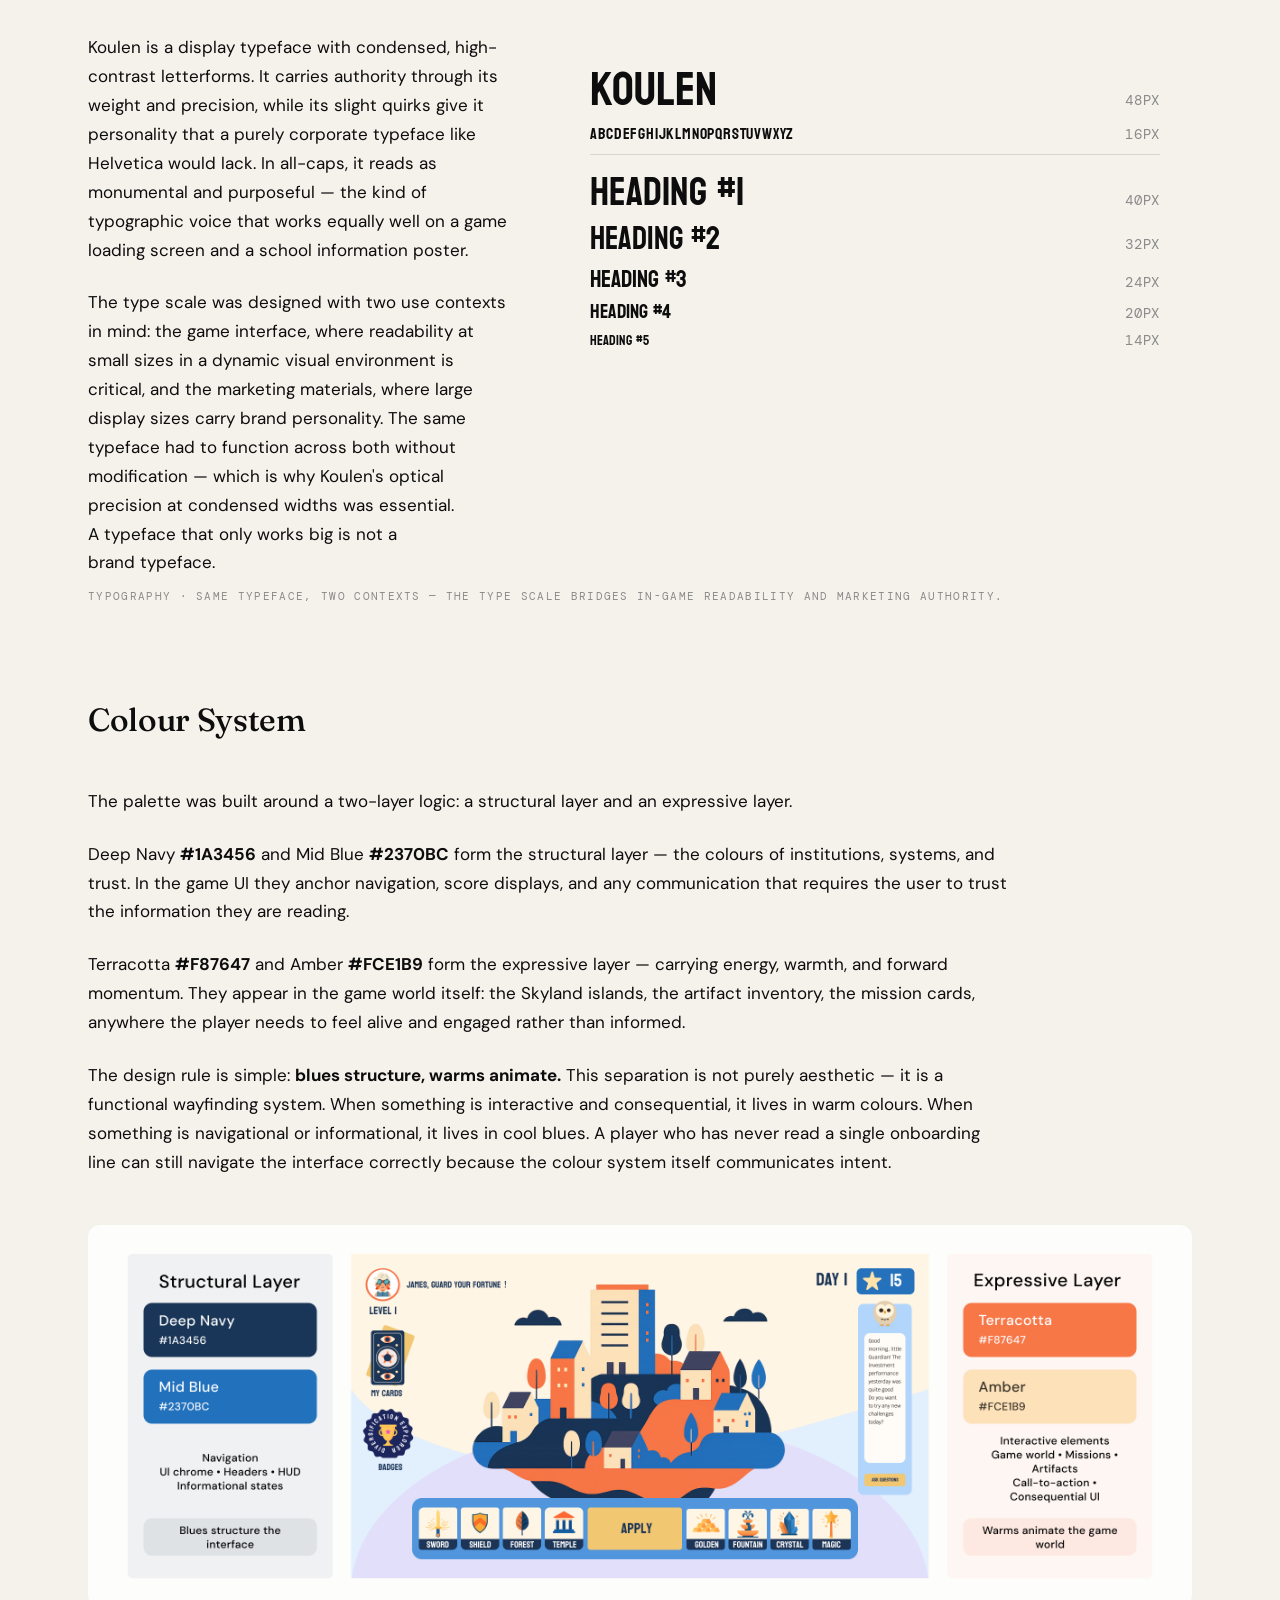
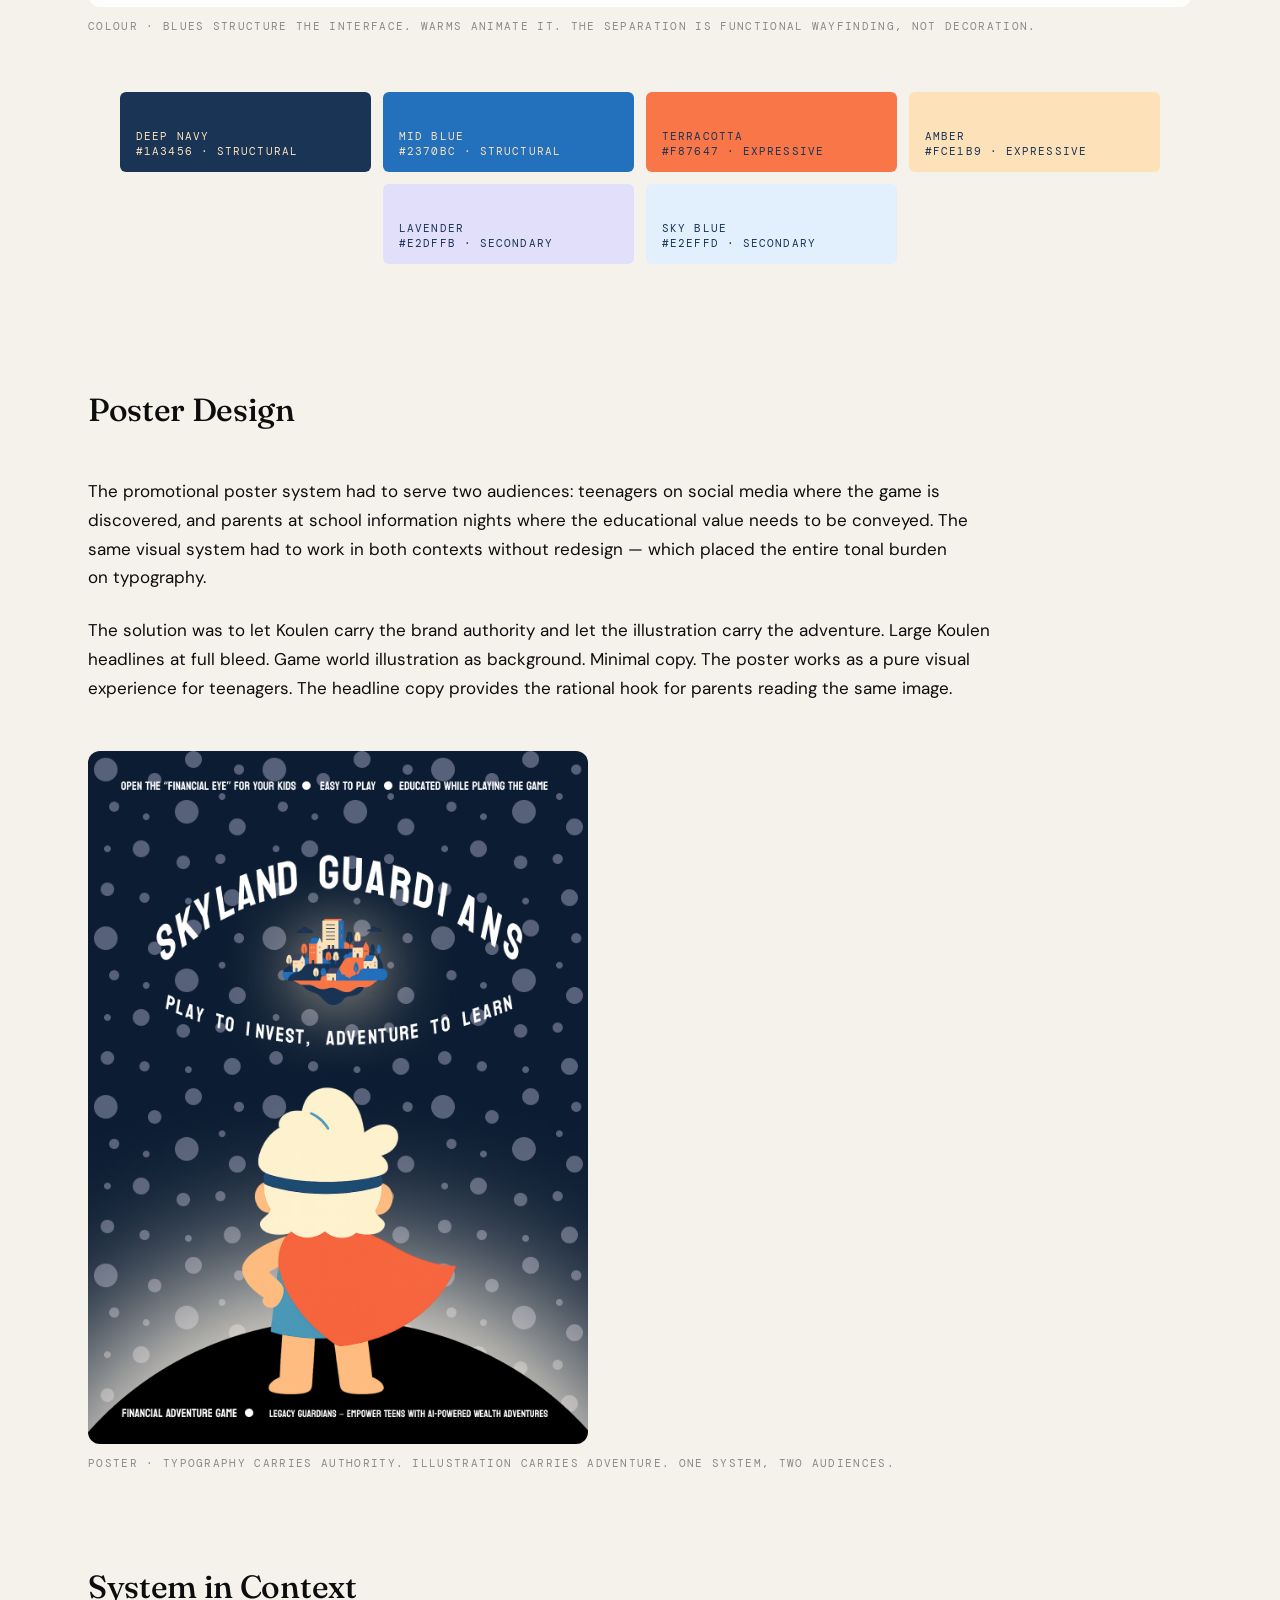
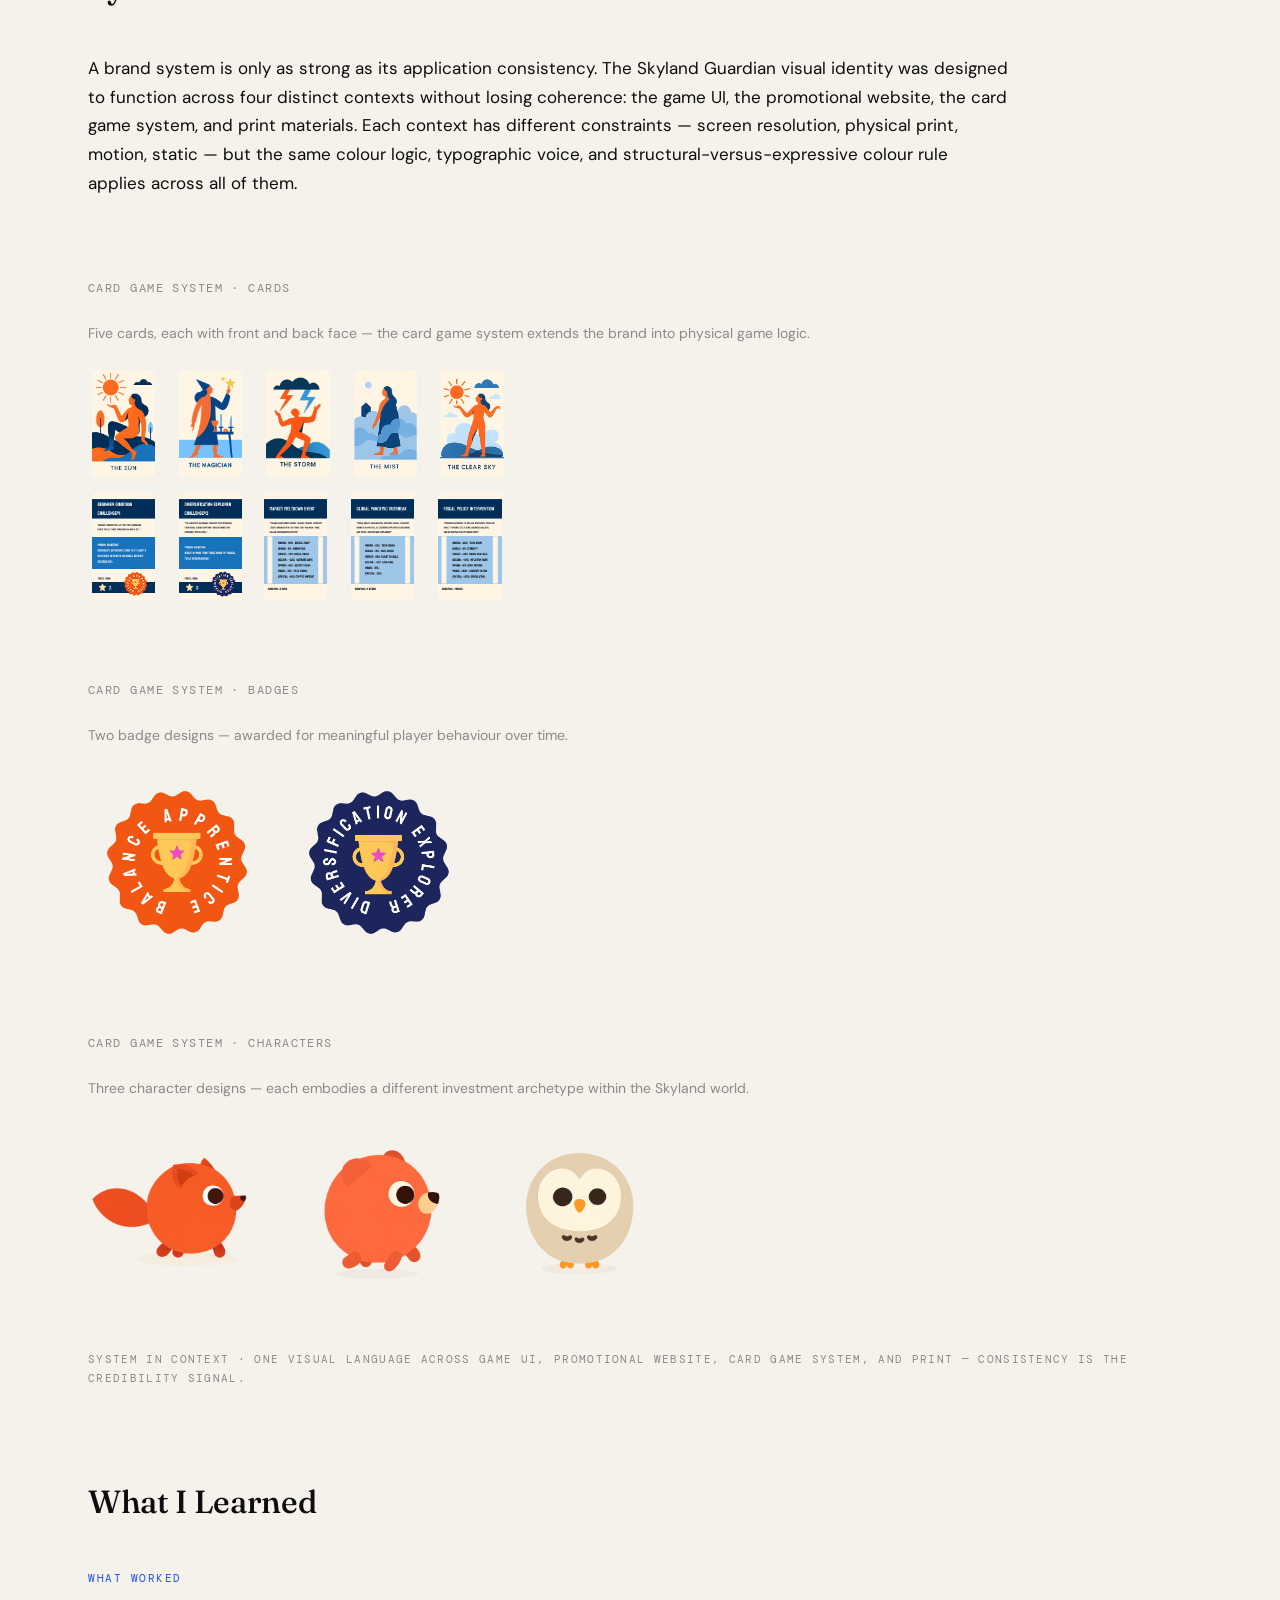
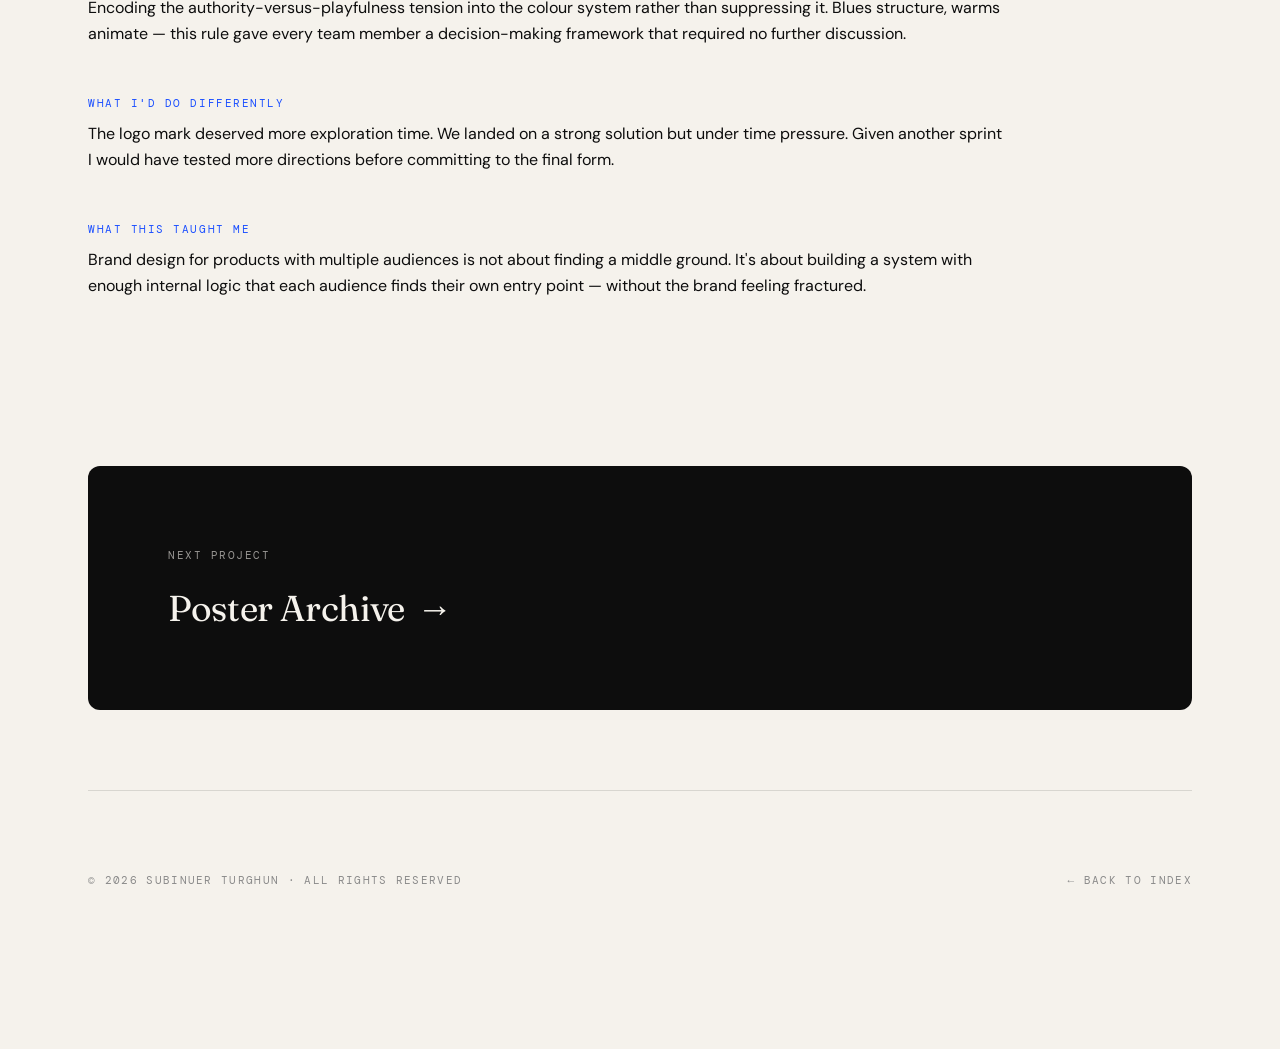
==== commit 2734217b: "shrink video size, fix fintech year to 2025" ====
--- a/fintech.html
+++ b/fintech.html
@@ -145,7 +145,7 @@
       </div>
       <div class="cs__meta-cell">
         <span class="lbl">Year</span>
-        <span class="val">2024</span>
+        <span class="val">2025</span>
       </div>
     </div>
   </header>
